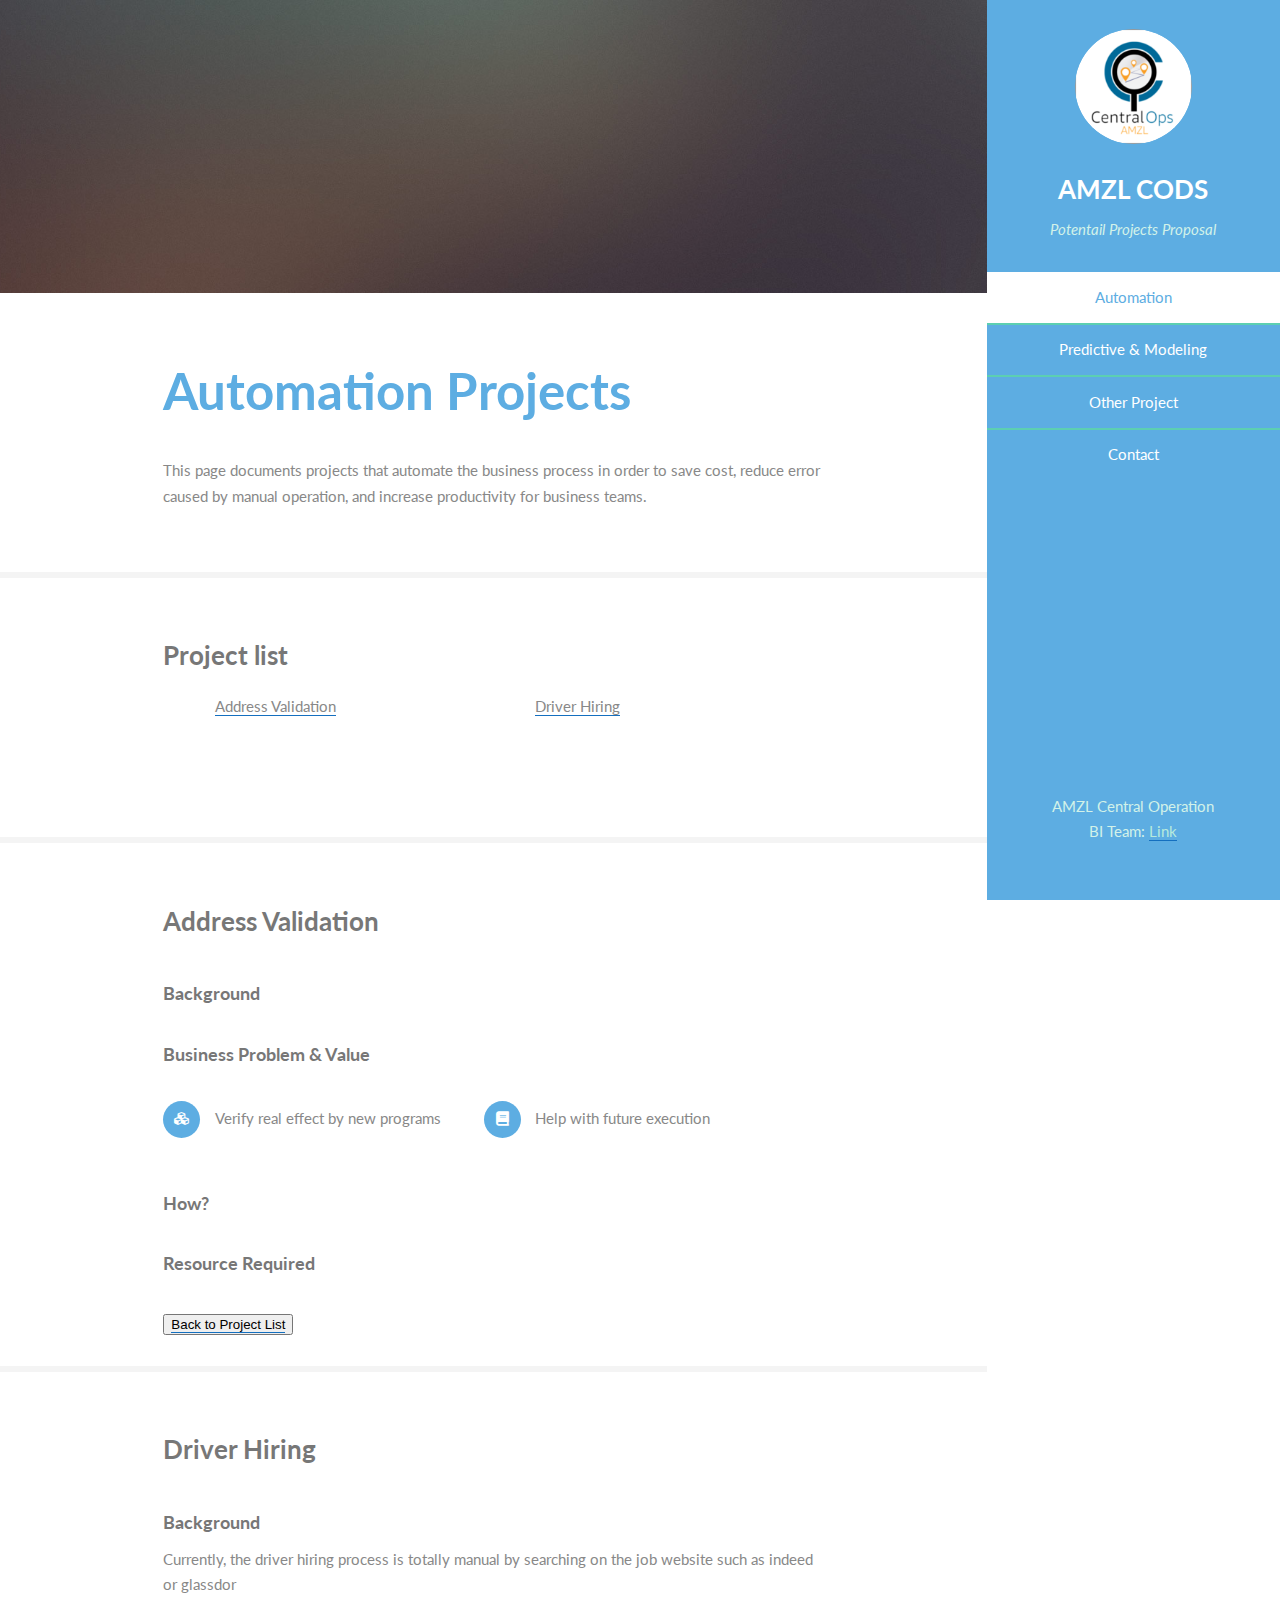
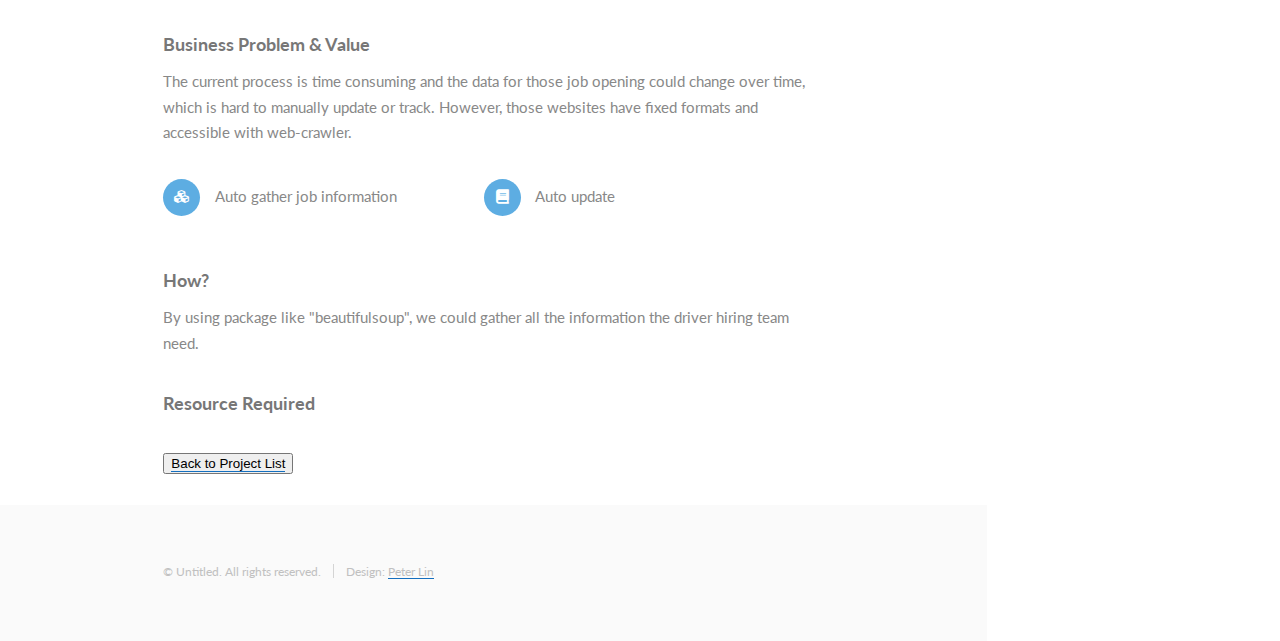
==== Automation.html @ f5581530 "Add files via upload" ====
<!DOCTYPE HTML>
<!--
	Read Only by HTML5 UP
	html5up.net | @ajlkn
	Free for personal and commercial use under the CCA 3.0 license (html5up.net/license)
-->
<html>
	<head>
		<title>BIDS_Projects</title>
		<meta charset="utf-8" />
		<meta name="viewport" content="width=device-width, initial-scale=1, user-scalable=no" />
		<link rel="stylesheet" href="assets/css/main.css" />
	</head>
	<body class="is-preload">

		<!-- Header -->
			<section id="header">
				<header>
					<span class="image avatar"><img src="images/AMZL_CO.png" alt="" /></span>
					<h1 id="logo"><a href="index.html">AMZL CODS</a></h1>
					<p>Potentail Projects Proposal</p>
				</header>
				<nav id="nav">
					<ul>
						<li><a href="Automation.html" class="active">Automation</a></li>
						<li><a href="Predictive.html">Predictive & Modeling</a></li>
						<li><a href="Others.html">Other Project</a></li>
						<li><a href="index.html#four">Contact</a></li>
					</ul>
				</nav>
				<footer>
					<ul class="icons">
						<!--
						<li><a href="#" class="icon brands fa-twitter"><span class="label">Twitter</span></a></li>
						<li><a href="#" class="icon brands fa-facebook-f"><span class="label">Facebook</span></a></li>
						<li><a href="#" class="icon brands fa-instagram"><span class="label">Instagram</span></a></li>
						<li><a href="#" class="icon brands fa-github"><span class="label">Github</span></a></li>
						<li><a href="#" class="icon solid fa-envelope"><span class="label">Email</span></a></li>
					-->
						<li><p> AMZL Central Operation<br> BI Team: <a href="https://w.amazon.com/bin/view/AMZL_CO_BI_Analytics/">Link</a></p></li>
					</ul>
				</footer>
			</section>

		<!-- Wrapper -->
			<div id="wrapper">

				<!-- Main -->
					<div id="main">

						<!-- One -->
							<section id="one">
								<div class="image main" data-position="center">
									<img src="images/banner.jpg" alt="" />
								</div>
								<div class="container">
									<header class="major">
										<h2>Automation Projects</h2>
									
									</header>
									<p>This page documents projects that automate the business process in order to save cost, reduce error caused by manual operation, and increase productivity for business teams.</p>
								</div>
							</section>

						<!-- list -->

							<section>
								<div class="container" id="project_list">
									<h3>Project list</h3>
									<ul class="feature-icons">
										<li><a href="#AV">Address Validation</a></li>
										<li><a href="#DH">Driver Hiring</a></li>
										<li><a href="#rescue_EDA"></a></li>
									</ul>
								</div>
							</section>


						<!-- Two -->
							<section id="two">
								<div class="container">
									<h3 id="AV">Address Validation</h3><br>
									<h4>Background</h3>
									<p></p> 
									<h4>Business Problem & Value</h3>
									<p></p>
									<ul class="feature-icons">
										<li class="icon solid fa-cubes">Verify real effect by new programs</li>
										<li class="icon solid fa-book">Help with future execution</li>
									</ul>

									<h4>How?</h4>
									<p>
									</p>

									<h4>Resource Required</h4>
									<ul>
										
									</ul>


									<button><a href="#project_list">Back to Project List</a></button>
			
								</div>
							</section>


							<section>
								<div class="container">
									<h3 id="DH">Driver Hiring</h3><br>
									<h4>Background</h3>
									<p>Currently, the driver hiring process is totally manual by searching on the job website such as indeed or glassdor </p> 
									<h4>Business Problem & Value</h3>
									<p>
									The current process is time consuming and the data for those job opening could change over time, which is hard to manually update or track. However, those websites have fixed formats and accessible with web-crawler.
									</p>
									<ul class="feature-icons">
										<li class="icon solid fa-cubes">Auto gather job information</li>
										<li class="icon solid fa-book">Auto update</li>
									</ul>

									<h4>How?</h4>
									<p>
									By using package like "beautifulsoup", we could gather all the information the driver hiring team need. 
									</p>

									<h4>Resource Required</h4>
									<ul>
										
									</ul>


									<button><a href="#project_list">Back to Project List</a></button>
			
								</div>

							</section>


						<!-- Three 
							<section id="three">
								<div class="container">
									<h3>A Few Accomplishments</h3>
									<p>Integer eu ante ornare amet commetus vestibulum blandit integer in curae ac faucibus integer non. Adipiscing cubilia elementum integer. Integer eu ante ornare amet commetus.</p>
									<div class="features">
										<article>
											<a href="#" class="image"><img src="images/pic01.jpg" alt="" /></a>
											<div class="inner">
												<h4>Possibly broke spacetime</h4>
												<p>Integer eu ante ornare amet commetus vestibulum blandit integer in curae ac faucibus integer adipiscing ornare amet.</p>
											</div>
										</article>
										<article>
											<a href="#" class="image"><img src="images/pic02.jpg" alt="" /></a>
											<div class="inner">
												<h4>Terraformed a small moon</h4>
												<p>Integer eu ante ornare amet commetus vestibulum blandit integer in curae ac faucibus integer adipiscing ornare amet.</p>
											</div>
										</article>
										<article>
											<a href="#" class="image"><img src="images/pic03.jpg" alt="" /></a>
											<div class="inner">
												<h4>Snapped dark matter in the wild</h4>
												<p>Integer eu ante ornare amet commetus vestibulum blandit integer in curae ac faucibus integer adipiscing ornare amet.</p>
											</div>
										</article>
									</div>
								</div>
							</section>


						-->


						<!-- Four -->
							




						<!-- Five -->
						<!--
							<section id="five">
								<div class="container">
									<h3>Elements</h3>

									<section>
										<h4>Text</h4>
										<p>This is <b>bold</b> and this is <strong>strong</strong>. This is <i>italic</i> and this is <em>emphasized</em>.
										This is <sup>superscript</sup> text and this is <sub>subscript</sub> text.
										This is <u>underlined</u> and this is code: <code>for (;;) { ... }</code>. Finally, <a href="#">this is a link</a>.</p>
										<hr />
										<header>
											<h4>Heading with a Subtitle</h4>
											<p>Lorem ipsum dolor sit amet nullam id egestas urna aliquam</p>
										</header>
										<p>Nunc lacinia ante nunc ac lobortis. Interdum adipiscing gravida odio porttitor sem non mi integer non faucibus ornare mi ut ante amet placerat aliquet. Volutpat eu sed ante lacinia sapien lorem accumsan varius montes viverra nibh in adipiscing blandit tempus accumsan.</p>
										<header>
											<h5>Heading with a Subtitle</h5>
											<p>Lorem ipsum dolor sit amet nullam id egestas urna aliquam</p>
										</header>
										<p>Nunc lacinia ante nunc ac lobortis. Interdum adipiscing gravida odio porttitor sem non mi integer non faucibus ornare mi ut ante amet placerat aliquet. Volutpat eu sed ante lacinia sapien lorem accumsan varius montes viverra nibh in adipiscing blandit tempus accumsan.</p>
										<hr />
										<h2>Heading Level 2</h2>
										<h3>Heading Level 3</h3>
										<h4>Heading Level 4</h4>
										<h5>Heading Level 5</h5>
										<h6>Heading Level 6</h6>
										<hr />
										<h5>Blockquote</h5>
										<blockquote>Fringilla nisl. Donec accumsan interdum nisi, quis tincidunt felis sagittis eget tempus euismod. Vestibulum ante ipsum primis in faucibus vestibulum. Blandit adipiscing eu felis iaculis volutpat ac adipiscing accumsan faucibus. Vestibulum ante ipsum primis in faucibus lorem ipsum dolor sit amet nullam adipiscing eu felis.</blockquote>
										<h5>Preformatted</h5>
										<pre><code>i = 0;

while (!deck.isInOrder()) {
    print 'Iteration ' + i;
    deck.shuffle();
    i++;
}

print 'It took ' + i + ' iterations to sort the deck.';</code></pre>
									</section>

									<section>
										<h4>Lists</h4>
										<div class="row">
											<div class="col-6 col-12-xsmall">
												<h5>Unordered</h5>
												<ul>
													<li>Dolor pulvinar etiam magna etiam.</li>
													<li>Sagittis adipiscing lorem eleifend.</li>
													<li>Felis enim feugiat dolore viverra.</li>
												</ul>
												<h5>Alternate</h5>
												<ul class="alt">
													<li>Dolor pulvinar etiam magna etiam.</li>
													<li>Sagittis adipiscing lorem eleifend.</li>
													<li>Felis enim feugiat dolore viverra.</li>
												</ul>
											</div>
											<div class="col-6 col-12-xsmall">
												<h5>Ordered</h5>
												<ol>
													<li>Dolor pulvinar etiam magna etiam.</li>
													<li>Etiam vel felis at lorem sed viverra.</li>
													<li>Felis enim feugiat dolore viverra.</li>
													<li>Dolor pulvinar etiam magna etiam.</li>
													<li>Etiam vel felis at lorem sed viverra.</li>
													<li>Felis enim feugiat dolore viverra.</li>
												</ol>
												<h5>Icons</h5>
												<ul class="icons">
													<li><a href="#" class="icon brands fa-twitter"><span class="label">Twitter</span></a></li>
													<li><a href="#" class="icon brands fa-facebook-f"><span class="label">Facebook</span></a></li>
													<li><a href="#" class="icon brands fa-instagram"><span class="label">Instagram</span></a></li>
													<li><a href="#" class="icon brands fa-github"><span class="label">Github</span></a></li>
													<li><a href="#" class="icon brands fa-dribbble"><span class="label">Dribbble</span></a></li>
													<li><a href="#" class="icon brands fa-tumblr"><span class="label">Tumblr</span></a></li>
												</ul>
											</div>
										</div>
										<h5>Actions</h5>
										<ul class="actions">
											<li><a href="#" class="button primary">Default</a></li>
											<li><a href="#" class="button">Default</a></li>
											<li><a href="#" class="button alt">Default</a></li>
										</ul>
										<ul class="actions small">
											<li><a href="#" class="button primary small">Small</a></li>
											<li><a href="#" class="button small">Small</a></li>
											<li><a href="#" class="button alt small">Small</a></li>
										</ul>
										<div class="row">
											<div class="col-3 col-6-medium col-12-xsmall">
												<ul class="actions stacked">
													<li><a href="#" class="button primary">Default</a></li>
													<li><a href="#" class="button">Default</a></li>
													<li><a href="#" class="button alt">Default</a></li>
												</ul>
											</div>
											<div class="col-3 col-6 col-12-xsmall">
												<ul class="actions stacked">
													<li><a href="#" class="button primary small">Small</a></li>
													<li><a href="#" class="button small">Small</a></li>
													<li><a href="#" class="button alt small">Small</a></li>
												</ul>
											</div>
											<div class="col-3 col-6-medium col-12-xsmall">
												<ul class="actions stacked">
													<li><a href="#" class="button primary fit">Default</a></li>
													<li><a href="#" class="button fit">Default</a></li>
													<li><a href="#" class="button alt fit">Default</a></li>
												</ul>
											</div>
											<div class="col-3 col-6-medium col-12-xsmall">
												<ul class="actions stacked">
													<li><a href="#" class="button primary small fit">Small</a></li>
													<li><a href="#" class="button small fit">Small</a></li>
													<li><a href="#" class="button alt small fit">Small</a></li>
												</ul>
											</div>
										</div>
									</section>

									<section>
										<h4>Table</h4>
										<h5>Default</h5>
										<div class="table-wrapper">
											<table>
												<thead>
													<tr>
														<th>Name</th>
														<th>Description</th>
														<th>Price</th>
													</tr>
												</thead>
												<tbody>
													<tr>
														<td>Item One</td>
														<td>Ante turpis integer aliquet porttitor.</td>
														<td>29.99</td>
													</tr>
													<tr>
														<td>Item Two</td>
														<td>Vis ac commodo adipiscing arcu aliquet.</td>
														<td>19.99</td>
													</tr>
													<tr>
														<td>Item Three</td>
														<td> Morbi faucibus arcu accumsan lorem.</td>
														<td>29.99</td>
													</tr>
													<tr>
														<td>Item Four</td>
														<td>Vitae integer tempus condimentum.</td>
														<td>19.99</td>
													</tr>
													<tr>
														<td>Item Five</td>
														<td>Ante turpis integer aliquet porttitor.</td>
														<td>29.99</td>
													</tr>
												</tbody>
												<tfoot>
													<tr>
														<td colspan="2"></td>
														<td>100.00</td>
													</tr>
												</tfoot>
											</table>
										</div>

										<h5>Alternate</h5>
										<div class="table-wrapper">
											<table class="alt">
												<thead>
													<tr>
														<th>Name</th>
														<th>Description</th>
														<th>Price</th>
													</tr>
												</thead>
												<tbody>
													<tr>
														<td>Item One</td>
														<td>Ante turpis integer aliquet porttitor.</td>
														<td>29.99</td>
													</tr>
													<tr>
														<td>Item Two</td>
														<td>Vis ac commodo adipiscing arcu aliquet.</td>
														<td>19.99</td>
													</tr>
													<tr>
														<td>Item Three</td>
														<td> Morbi faucibus arcu accumsan lorem.</td>
														<td>29.99</td>
													</tr>
													<tr>
														<td>Item Four</td>
														<td>Vitae integer tempus condimentum.</td>
														<td>19.99</td>
													</tr>
													<tr>
														<td>Item Five</td>
														<td>Ante turpis integer aliquet porttitor.</td>
														<td>29.99</td>
													</tr>
												</tbody>
												<tfoot>
													<tr>
														<td colspan="2"></td>
														<td>100.00</td>
													</tr>
												</tfoot>
											</table>
										</div>
									</section>

									<section>
										<h4>Buttons</h4>
										<ul class="actions">
											<li><a href="#" class="button primary">Primary</a></li>
											<li><a href="#" class="button">Default</a></li>
											<li><a href="#" class="button alt">Alternate</a></li>
										</ul>
										<ul class="actions">
											<li><a href="#" class="button primary large">Large</a></li>
											<li><a href="#" class="button">Default</a></li>
											<li><a href="#" class="button alt small">Small</a></li>
										</ul>
										<ul class="actions fit">
											<li><a href="#" class="button primary fit">Fit</a></li>
											<li><a href="#" class="button fit">Fit</a></li>
											<li><a href="#" class="button alt fit">Fit</a></li>
										</ul>
										<ul class="actions fit small">
											<li><a href="#" class="button primary fit small">Fit + Small</a></li>
											<li><a href="#" class="button fit small">Fit + Small</a></li>
											<li><a href="#" class="button alt fit small">Fit + Small</a></li>
										</ul>
										<ul class="actions">
											<li><a href="#" class="button primary icon solid fa-download">Icon</a></li>
											<li><a href="#" class="button icon solid fa-download">Icon</a></li>
											<li><a href="#" class="button alt icon solid fa-check">Icon</a></li>
										</ul>
										<ul class="actions">
											<li><span class="button primary disabled">Primary</span></li>
											<li><span class="button disabled">Default</span></li>
											<li><span class="button alt disabled">Alternate</span></li>
										</ul>
									</section>

									<section>
										<h4>Form</h4>
										<form method="post" action="#">
											<div class="row gtr-uniform">
												<div class="col-6 col-12-xsmall">
													<input type="text" name="demo-name" id="demo-name" value="" placeholder="Name" />
												</div>
												<div class="col-6 col-12-xsmall">
													<input type="email" name="demo-email" id="demo-email" value="" placeholder="Email" />
												</div>
												<div class="col-12">
													<select name="demo-category" id="demo-category">
														<option value="">- Category -</option>
														<option value="1">Manufacturing</option>
														<option value="1">Shipping</option>
														<option value="1">Administration</option>
														<option value="1">Human Resources</option>
													</select>
												</div>
												<div class="col-4 col-12-medium">
													<input type="radio" id="demo-priority-low" name="demo-priority" checked>
													<label for="demo-priority-low">Low Priority</label>
												</div>
												<div class="col-4 col-12-medium">
													<input type="radio" id="demo-priority-normal" name="demo-priority">
													<label for="demo-priority-normal">Normal Priority</label>
												</div>
												<div class="col-4 col-12-medium">
													<input type="radio" id="demo-priority-high" name="demo-priority">
													<label for="demo-priority-high">High Priority</label>
												</div>
												<div class="col-6 col-12-medium">
													<input type="checkbox" id="demo-copy" name="demo-copy">
													<label for="demo-copy">Email me a copy of this message</label>
												</div>
												<div class="col-6 col-12-medium">
													<input type="checkbox" id="demo-human" name="demo-human" checked>
													<label for="demo-human">I am a human and not a robot</label>
												</div>
												<div class="col-12">
													<textarea name="demo-message" id="demo-message" placeholder="Enter your message" rows="6"></textarea>
												</div>
												<div class="col-12">
													<ul class="actions">
														<li><input type="submit" value="Send Message" /></li>
														<li><input type="reset" value="Reset" class="alt" /></li>
													</ul>
												</div>
											</div>
										</form>
									</section>

									<section>
										<h4>Image</h4>
										<h5>Fit</h5>
										<span class="image fit"><img src="images/banner.jpg" alt="" /></span>
										<div class="box alt">
											<div class="row gtr-50 gtr-uniform">
												<div class="col-4"><span class="image fit"><img src="images/pic01.jpg" alt="" /></span></div>
												<div class="col-4"><span class="image fit"><img src="images/pic02.jpg" alt="" /></span></div>
												<div class="col-4"><span class="image fit"><img src="images/pic03.jpg" alt="" /></span></div>
												<div class="col-4"><span class="image fit"><img src="images/pic02.jpg" alt="" /></span></div>
												<div class="col-4"><span class="image fit"><img src="images/pic03.jpg" alt="" /></span></div>
												<div class="col-4"><span class="image fit"><img src="images/pic01.jpg" alt="" /></span></div>
												<div class="col-4"><span class="image fit"><img src="images/pic03.jpg" alt="" /></span></div>
												<div class="col-4"><span class="image fit"><img src="images/pic01.jpg" alt="" /></span></div>
												<div class="col-4"><span class="image fit"><img src="images/pic02.jpg" alt="" /></span></div>
											</div>
										</div>
										<h5>Left &amp; Right</h5>
										<p><span class="image left"><img src="images/avatar.jpg" alt="" /></span>Fringilla nisl. Donec accumsan interdum nisi, quis tincidunt felis sagittis eget. tempus euismod. Vestibulum ante ipsum primis in faucibus vestibulum. Blandit adipiscing eu felis iaculis volutpat ac adipiscing accumsan eu faucibus. Integer ac pellentesque praesent tincidunt felis sagittis eget. tempus euismod. Vestibulum ante ipsum primis in faucibus vestibulum. Blandit adipiscing eu felis iaculis volutpat ac adipiscing accumsan eu faucibus. Integer ac pellentesque praesent. Donec accumsan interdum nisi, quis tincidunt felis sagittis eget. tempus euismod. Vestibulum ante ipsum primis in faucibus vestibulum. Blandit adipiscing eu felis iaculis volutpat ac adipiscing accumsan eu faucibus. Integer ac pellentesque praesent tincidunt felis sagittis eget. tempus euismod. Vestibulum ante ipsum primis in faucibus vestibulum. Blandit adipiscing eu felis iaculis volutpat ac adipiscing accumsan eu faucibus. Integer ac pellentesque praesent.</p>
										<p><span class="image right"><img src="images/avatar.jpg" alt="" /></span>Fringilla nisl. Donec accumsan interdum nisi, quis tincidunt felis sagittis eget. tempus euismod. Vestibulum ante ipsum primis in faucibus vestibulum. Blandit adipiscing eu felis iaculis volutpat ac adipiscing accumsan eu faucibus. Integer ac pellentesque praesent tincidunt felis sagittis eget. tempus euismod. Vestibulum ante ipsum primis in faucibus vestibulum. Blandit adipiscing eu felis iaculis volutpat ac adipiscing accumsan eu faucibus. Integer ac pellentesque praesent. Donec accumsan interdum nisi, quis tincidunt felis sagittis eget. tempus euismod. Vestibulum ante ipsum primis in faucibus vestibulum. Blandit adipiscing eu felis iaculis volutpat ac adipiscing accumsan eu faucibus. Integer ac pellentesque praesent tincidunt felis sagittis eget. tempus euismod. Vestibulum ante ipsum primis in faucibus vestibulum. Blandit adipiscing eu felis iaculis volutpat ac adipiscing accumsan eu faucibus. Integer ac pellentesque praesent.</p>
									</section>

								</div>
							</section>
						-->

					</div>

				<!-- Footer -->
					<section id="footer">
						<div class="container">
							<ul class="copyright">
								<li>&copy; Untitled. All rights reserved.</li><li>Design: <a href="https://phonetool.amazon.com/users/linweihs">Peter Lin</a></li>
							</ul>
						</div>
					</section>

			</div>

		<!-- Scripts -->
			<script src="assets/js/jquery.min.js"></script>
			<script src="assets/js/jquery.scrollex.min.js"></script>
			<script src="assets/js/jquery.scrolly.min.js"></script>
			<script src="assets/js/browser.min.js"></script>
			<script src="assets/js/breakpoints.min.js"></script>
			<script src="assets/js/util.js"></script>
			<script src="assets/js/main.js"></script>

	</body>
</html>
---- assets/css/main.css ----
@import url("fontawesome-all.min.css");
@import url("https://fonts.googleapis.com/css?family=Lato:400,400italic,700,700italic|Source+Code+Pro:400");

/*
	Read Only by HTML5 UP
	html5up.net | @ajlkn
	Free for personal and commercial use under the CCA 3.0 license (html5up.net/license)
*/

html, body, div, span, applet, object,
iframe, h1, h2, h3, h4, h5, h6, p, blockquote,
pre, a, abbr, acronym, address, big, cite,
code, del, dfn, em, img, ins, kbd, q, s, samp,
small, strike, strong, sub, sup, tt, var, b,
u, i, center, dl, dt, dd, ol, ul, li, fieldset,
form, label, legend, table, caption, tbody,
tfoot, thead, tr, th, td, article, aside,
canvas, details, embed, figure, figcaption,
footer, header, hgroup, menu, nav, output, ruby,
section, summary, time, mark, audio, video {
	margin: 0;
	padding: 0;
	border: 0;
	font-size: 100%;
	font: inherit;
	vertical-align: baseline;}

article, aside, details, figcaption, figure,
footer, header, hgroup, menu, nav, section {
	display: block;}

body {
	line-height: 1;
}

ol, ul {
	list-style: none;
}

blockquote, q {
	quotes: none;
}

	blockquote:before, blockquote:after, q:before, q:after {
		content: '';
		content: none;
	}

table {
	border-collapse: collapse;
	border-spacing: 0;
}

body {
	-webkit-text-size-adjust: none;
}

mark {
	background-color: transparent;
	color: inherit;
}

input::-moz-focus-inner {
	border: 0;
	padding: 0;
}

input, select, textarea {
	-moz-appearance: none;
	-webkit-appearance: none;
	-ms-appearance: none;
	appearance: none;
}

/* Basic */

	html {
		box-sizing: border-box;
	}

	*, *:before, *:after {
		box-sizing: inherit;
	}

	body {
		background: #fff;
	}

		body.is-preload *, body.is-preload *:before, body.is-preload *:after {
			-moz-animation: none !important;
			-webkit-animation: none !important;
			-ms-animation: none !important;
			animation: none !important;
			-moz-transition: none !important;
			-webkit-transition: none !important;
			-ms-transition: none !important;
			transition: none !important;
		}

	body, input, select, textarea {
		color: #888;
		font-family: "Lato", sans-serif;
		font-size: 16pt;
		font-weight: 400;
		line-height: 1.75em;
	}

	a {
		-moz-transition: color 0.2s ease-in-out, border-color 0.2s ease-in-out;
		-webkit-transition: color 0.2s ease-in-out, border-color 0.2s ease-in-out;
		-ms-transition: color 0.2s ease-in-out, border-color 0.2s ease-in-out;
		transition: color 0.2s ease-in-out, border-color 0.2s ease-in-out;
		border-bottom: solid 1px #146fbf;
		color: inherit;
		text-decoration: none;
	}

		a:hover {
			border-bottom-color: transparent;
			color: #5dade2 !important;
		}

	strong, b {
		color: #777;
		font-weight: 700;
	}

	em, i {
		font-style: italic;
	}

	p {
		margin: 0 0 2.25em 0;
	}

	h1, h2, h3, h4, h5, h6 {
		color: #777;
		font-weight: 700;
		line-height: 1em;
		margin: 0 0 0.5625em 0;
	}

		h1 a, h2 a, h3 a, h4 a, h5 a, h6 a {
			border: 0;
			color: inherit;
			text-decoration: none;
		}

	h2 {
		font-size: 2em;
		line-height: 1.5em;
	}

	h3 {
		font-size: 1.75em;
		line-height: 1.5em;
	}

	h4 {
		font-size: 1.25em;
		line-height: 1.5em;
	}

	h5 {
		font-size: 0.9em;
		line-height: 1.5em;
	}

	h6 {
		font-size: 0.7em;
		line-height: 1.5em;
	}

	sub {
		font-size: 0.8em;
		position: relative;
		top: 0.5em;
	}

	sup {
		font-size: 0.8em;
		position: relative;
		top: -0.5em;
	}

	hr {
		border: 0;
		border-bottom: solid 2px #f4f4f4;
		margin: 2.25em 0;
	}

		hr.major {
			margin: 3.375em 0;
		}

	blockquote {
		border-left: solid 8px #146fbf;
		font-style: italic;
		margin: 0 0 2.25em 0;
		padding: 0.5em 0 0.5em 2em;
	}

	code {
		background: #555;
		border-radius: 5px;
		color: #fff;
		font-family: "Source Code Pro", monospace;
		font-size: 0.9em;
		margin: 0 0.25em;
		padding: 0.25em 0.65em;
	}

	pre {
		font-family: "Source Code Pro", monospace;
		font-size: 0.9em;
		margin: 0 0 2.25em 0;
	}

		pre code {
			-webkit-overflow-scrolling: touch;
			display: block;
			line-height: 1.5em;
			overflow-x: auto;
			padding: 1em 1.5em;
		}

	.align-left {
		text-align: left;
	}

	.align-center {
		text-align: center;
	}

	.align-right {
		text-align: right;
	}

/* Row */

	.row {
		display: flex;
		flex-wrap: wrap;
		box-sizing: border-box;
		align-items: stretch;
	}

		.row > * {
			box-sizing: border-box;
		}

		.row.gtr-uniform > * > :last-child {
			margin-bottom: 0;
		}

		.row.aln-left {
			justify-content: flex-start;
		}

		.row.aln-center {
			justify-content: center;
		}

		.row.aln-right {
			justify-content: flex-end;
		}

		.row.aln-top {
			align-items: flex-start;
		}

		.row.aln-middle {
			align-items: center;
		}

		.row.aln-bottom {
			align-items: flex-end;
		}

		.row > .imp {
			order: -1;
		}

		.row > .col-1 {
			width: 8.33333%;
		}

		.row > .off-1 {
			margin-left: 8.33333%;
		}

		.row > .col-2 {
			width: 16.66667%;
		}

		.row > .off-2 {
			margin-left: 16.66667%;
		}

		.row > .col-3 {
			width: 25%;
		}

		.row > .off-3 {
			margin-left: 25%;
		}

		.row > .col-4 {
			width: 33.33333%;
		}

		.row > .off-4 {
			margin-left: 33.33333%;
		}

		.row > .col-5 {
			width: 41.66667%;
		}

		.row > .off-5 {
			margin-left: 41.66667%;
		}

		.row > .col-6 {
			width: 50%;
		}

		.row > .off-6 {
			margin-left: 50%;
		}

		.row > .col-7 {
			width: 58.33333%;
		}

		.row > .off-7 {
			margin-left: 58.33333%;
		}

		.row > .col-8 {
			width: 66.66667%;
		}

		.row > .off-8 {
			margin-left: 66.66667%;
		}

		.row > .col-9 {
			width: 75%;
		}

		.row > .off-9 {
			margin-left: 75%;
		}

		.row > .col-10 {
			width: 83.33333%;
		}

		.row > .off-10 {
			margin-left: 83.33333%;
		}

		.row > .col-11 {
			width: 91.66667%;
		}

		.row > .off-11 {
			margin-left: 91.66667%;
		}

		.row > .col-12 {
			width: 100%;
		}

		.row > .off-12 {
			margin-left: 100%;
		}

		.row.gtr-0 {
			margin-top: 0;
			margin-left: 0em;
		}

			.row.gtr-0 > * {
				padding: 0 0 0 0em;
			}

			.row.gtr-0.gtr-uniform {
				margin-top: 0em;
			}

				.row.gtr-0.gtr-uniform > * {
					padding-top: 0em;
				}

		.row.gtr-25 {
			margin-top: 0;
			margin-left: -0.5em;
		}

			.row.gtr-25 > * {
				padding: 0 0 0 0.5em;
			}

			.row.gtr-25.gtr-uniform {
				margin-top: -0.5em;
			}

				.row.gtr-25.gtr-uniform > * {
					padding-top: 0.5em;
				}

		.row.gtr-50 {
			margin-top: 0;
			margin-left: -1em;
		}

			.row.gtr-50 > * {
				padding: 0 0 0 1em;
			}

			.row.gtr-50.gtr-uniform {
				margin-top: -1em;
			}

				.row.gtr-50.gtr-uniform > * {
					padding-top: 1em;
				}

		.row {
			margin-top: 0;
			margin-left: -2em;
		}

			.row > * {
				padding: 0 0 0 2em;
			}

			.row.gtr-uniform {
				margin-top: -2em;
			}

				.row.gtr-uniform > * {
					padding-top: 2em;
				}

		.row.gtr-150 {
			margin-top: 0;
			margin-left: -3em;
		}

			.row.gtr-150 > * {
				padding: 0 0 0 3em;
			}

			.row.gtr-150.gtr-uniform {
				margin-top: -3em;
			}

				.row.gtr-150.gtr-uniform > * {
					padding-top: 3em;
				}

		.row.gtr-200 {
			margin-top: 0;
			margin-left: -4em;
		}

			.row.gtr-200 > * {
				padding: 0 0 0 4em;
			}

			.row.gtr-200.gtr-uniform {
				margin-top: -4em;
			}

				.row.gtr-200.gtr-uniform > * {
					padding-top: 4em;
				}

		@media screen and (max-width: 1680px) {

			.row {
				display: flex;
				flex-wrap: wrap;
				box-sizing: border-box;
				align-items: stretch;
			}

				.row > * {
					box-sizing: border-box;
				}

				.row.gtr-uniform > * > :last-child {
					margin-bottom: 0;
				}

				.row.aln-left {
					justify-content: flex-start;
				}

				.row.aln-center {
					justify-content: center;
				}

				.row.aln-right {
					justify-content: flex-end;
				}

				.row.aln-top {
					align-items: flex-start;
				}

				.row.aln-middle {
					align-items: center;
				}

				.row.aln-bottom {
					align-items: flex-end;
				}

				.row > .imp-xlarge {
					order: -1;
				}

				.row > .col-1-xlarge {
					width: 8.33333%;
				}

				.row > .off-1-xlarge {
					margin-left: 8.33333%;
				}

				.row > .col-2-xlarge {
					width: 16.66667%;
				}

				.row > .off-2-xlarge {
					margin-left: 16.66667%;
				}

				.row > .col-3-xlarge {
					width: 25%;
				}

				.row > .off-3-xlarge {
					margin-left: 25%;
				}

				.row > .col-4-xlarge {
					width: 33.33333%;
				}

				.row > .off-4-xlarge {
					margin-left: 33.33333%;
				}

				.row > .col-5-xlarge {
					width: 41.66667%;
				}

				.row > .off-5-xlarge {
					margin-left: 41.66667%;
				}

				.row > .col-6-xlarge {
					width: 50%;
				}

				.row > .off-6-xlarge {
					margin-left: 50%;
				}

				.row > .col-7-xlarge {
					width: 58.33333%;
				}

				.row > .off-7-xlarge {
					margin-left: 58.33333%;
				}

				.row > .col-8-xlarge {
					width: 66.66667%;
				}

				.row > .off-8-xlarge {
					margin-left: 66.66667%;
				}

				.row > .col-9-xlarge {
					width: 75%;
				}

				.row > .off-9-xlarge {
					margin-left: 75%;
				}

				.row > .col-10-xlarge {
					width: 83.33333%;
				}

				.row > .off-10-xlarge {
					margin-left: 83.33333%;
				}

				.row > .col-11-xlarge {
					width: 91.66667%;
				}

				.row > .off-11-xlarge {
					margin-left: 91.66667%;
				}

				.row > .col-12-xlarge {
					width: 100%;
				}

				.row > .off-12-xlarge {
					margin-left: 100%;
				}

				.row.gtr-0 {
					margin-top: 0;
					margin-left: 0em;
				}

					.row.gtr-0 > * {
						padding: 0 0 0 0em;
					}

					.row.gtr-0.gtr-uniform {
						margin-top: 0em;
					}

						.row.gtr-0.gtr-uniform > * {
							padding-top: 0em;
						}

				.row.gtr-25 {
					margin-top: 0;
					margin-left: -0.5em;
				}

					.row.gtr-25 > * {
						padding: 0 0 0 0.5em;
					}

					.row.gtr-25.gtr-uniform {
						margin-top: -0.5em;
					}

						.row.gtr-25.gtr-uniform > * {
							padding-top: 0.5em;
						}

				.row.gtr-50 {
					margin-top: 0;
					margin-left: -1em;
				}

					.row.gtr-50 > * {
						padding: 0 0 0 1em;
					}

					.row.gtr-50.gtr-uniform {
						margin-top: -1em;
					}

						.row.gtr-50.gtr-uniform > * {
							padding-top: 1em;
						}

				.row {
					margin-top: 0;
					margin-left: -2em;
				}

					.row > * {
						padding: 0 0 0 2em;
					}

					.row.gtr-uniform {
						margin-top: -2em;
					}

						.row.gtr-uniform > * {
							padding-top: 2em;
						}

				.row.gtr-150 {
					margin-top: 0;
					margin-left: -3em;
				}

					.row.gtr-150 > * {
						padding: 0 0 0 3em;
					}

					.row.gtr-150.gtr-uniform {
						margin-top: -3em;
					}

						.row.gtr-150.gtr-uniform > * {
							padding-top: 3em;
						}

				.row.gtr-200 {
					margin-top: 0;
					margin-left: -4em;
				}

					.row.gtr-200 > * {
						padding: 0 0 0 4em;
					}

					.row.gtr-200.gtr-uniform {
						margin-top: -4em;
					}

						.row.gtr-200.gtr-uniform > * {
							padding-top: 4em;
						}

		}

		@media screen and (max-width: 1280px) {

			.row {
				display: flex;
				flex-wrap: wrap;
				box-sizing: border-box;
				align-items: stretch;
			}

				.row > * {
					box-sizing: border-box;
				}

				.row.gtr-uniform > * > :last-child {
					margin-bottom: 0;
				}

				.row.aln-left {
					justify-content: flex-start;
				}

				.row.aln-center {
					justify-content: center;
				}

				.row.aln-right {
					justify-content: flex-end;
				}

				.row.aln-top {
					align-items: flex-start;
				}

				.row.aln-middle {
					align-items: center;
				}

				.row.aln-bottom {
					align-items: flex-end;
				}

				.row > .imp-large {
					order: -1;
				}

				.row > .col-1-large {
					width: 8.33333%;
				}

				.row > .off-1-large {
					margin-left: 8.33333%;
				}

				.row > .col-2-large {
					width: 16.66667%;
				}

				.row > .off-2-large {
					margin-left: 16.66667%;
				}

				.row > .col-3-large {
					width: 25%;
				}

				.row > .off-3-large {
					margin-left: 25%;
				}

				.row > .col-4-large {
					width: 33.33333%;
				}

				.row > .off-4-large {
					margin-left: 33.33333%;
				}

				.row > .col-5-large {
					width: 41.66667%;
				}

				.row > .off-5-large {
					margin-left: 41.66667%;
				}

				.row > .col-6-large {
					width: 50%;
				}

				.row > .off-6-large {
					margin-left: 50%;
				}

				.row > .col-7-large {
					width: 58.33333%;
				}

				.row > .off-7-large {
					margin-left: 58.33333%;
				}

				.row > .col-8-large {
					width: 66.66667%;
				}

				.row > .off-8-large {
					margin-left: 66.66667%;
				}

				.row > .col-9-large {
					width: 75%;
				}

				.row > .off-9-large {
					margin-left: 75%;
				}

				.row > .col-10-large {
					width: 83.33333%;
				}

				.row > .off-10-large {
					margin-left: 83.33333%;
				}

				.row > .col-11-large {
					width: 91.66667%;
				}

				.row > .off-11-large {
					margin-left: 91.66667%;
				}

				.row > .col-12-large {
					width: 100%;
				}

				.row > .off-12-large {
					margin-left: 100%;
				}

				.row.gtr-0 {
					margin-top: 0;
					margin-left: 0em;
				}

					.row.gtr-0 > * {
						padding: 0 0 0 0em;
					}

					.row.gtr-0.gtr-uniform {
						margin-top: 0em;
					}

						.row.gtr-0.gtr-uniform > * {
							padding-top: 0em;
						}

				.row.gtr-25 {
					margin-top: 0;
					margin-left: -0.375em;
				}

					.row.gtr-25 > * {
						padding: 0 0 0 0.375em;
					}

					.row.gtr-25.gtr-uniform {
						margin-top: -0.375em;
					}

						.row.gtr-25.gtr-uniform > * {
							padding-top: 0.375em;
						}

				.row.gtr-50 {
					margin-top: 0;
					margin-left: -0.75em;
				}

					.row.gtr-50 > * {
						padding: 0 0 0 0.75em;
					}

					.row.gtr-50.gtr-uniform {
						margin-top: -0.75em;
					}

						.row.gtr-50.gtr-uniform > * {
							padding-top: 0.75em;
						}

				.row {
					margin-top: 0;
					margin-left: -1.5em;
				}

					.row > * {
						padding: 0 0 0 1.5em;
					}

					.row.gtr-uniform {
						margin-top: -1.5em;
					}

						.row.gtr-uniform > * {
							padding-top: 1.5em;
						}

				.row.gtr-150 {
					margin-top: 0;
					margin-left: -2.25em;
				}

					.row.gtr-150 > * {
						padding: 0 0 0 2.25em;
					}

					.row.gtr-150.gtr-uniform {
						margin-top: -2.25em;
					}

						.row.gtr-150.gtr-uniform > * {
							padding-top: 2.25em;
						}

				.row.gtr-200 {
					margin-top: 0;
					margin-left: -3em;
				}

					.row.gtr-200 > * {
						padding: 0 0 0 3em;
					}

					.row.gtr-200.gtr-uniform {
						margin-top: -3em;
					}

						.row.gtr-200.gtr-uniform > * {
							padding-top: 3em;
						}

		}

		@media screen and (max-width: 1024px) {

			.row {
				display: flex;
				flex-wrap: wrap;
				box-sizing: border-box;
				align-items: stretch;
			}

				.row > * {
					box-sizing: border-box;
				}

				.row.gtr-uniform > * > :last-child {
					margin-bottom: 0;
				}

				.row.aln-left {
					justify-content: flex-start;
				}

				.row.aln-center {
					justify-content: center;
				}

				.row.aln-right {
					justify-content: flex-end;
				}

				.row.aln-top {
					align-items: flex-start;
				}

				.row.aln-middle {
					align-items: center;
				}

				.row.aln-bottom {
					align-items: flex-end;
				}

				.row > .imp-medium {
					order: -1;
				}

				.row > .col-1-medium {
					width: 8.33333%;
				}

				.row > .off-1-medium {
					margin-left: 8.33333%;
				}

				.row > .col-2-medium {
					width: 16.66667%;
				}

				.row > .off-2-medium {
					margin-left: 16.66667%;
				}

				.row > .col-3-medium {
					width: 25%;
				}

				.row > .off-3-medium {
					margin-left: 25%;
				}

				.row > .col-4-medium {
					width: 33.33333%;
				}

				.row > .off-4-medium {
					margin-left: 33.33333%;
				}

				.row > .col-5-medium {
					width: 41.66667%;
				}

				.row > .off-5-medium {
					margin-left: 41.66667%;
				}

				.row > .col-6-medium {
					width: 50%;
				}

				.row > .off-6-medium {
					margin-left: 50%;
				}

				.row > .col-7-medium {
					width: 58.33333%;
				}

				.row > .off-7-medium {
					margin-left: 58.33333%;
				}

				.row > .col-8-medium {
					width: 66.66667%;
				}

				.row > .off-8-medium {
					margin-left: 66.66667%;
				}

				.row > .col-9-medium {
					width: 75%;
				}

				.row > .off-9-medium {
					margin-left: 75%;
				}

				.row > .col-10-medium {
					width: 83.33333%;
				}

				.row > .off-10-medium {
					margin-left: 83.33333%;
				}

				.row > .col-11-medium {
					width: 91.66667%;
				}

				.row > .off-11-medium {
					margin-left: 91.66667%;
				}

				.row > .col-12-medium {
					width: 100%;
				}

				.row > .off-12-medium {
					margin-left: 100%;
				}

				.row.gtr-0 {
					margin-top: 0;
					margin-left: 0em;
				}

					.row.gtr-0 > * {
						padding: 0 0 0 0em;
					}

					.row.gtr-0.gtr-uniform {
						margin-top: 0em;
					}

						.row.gtr-0.gtr-uniform > * {
							padding-top: 0em;
						}

				.row.gtr-25 {
					margin-top: 0;
					margin-left: -0.375em;
				}

					.row.gtr-25 > * {
						padding: 0 0 0 0.375em;
					}

					.row.gtr-25.gtr-uniform {
						margin-top: -0.375em;
					}

						.row.gtr-25.gtr-uniform > * {
							padding-top: 0.375em;
						}

				.row.gtr-50 {
					margin-top: 0;
					margin-left: -0.75em;
				}

					.row.gtr-50 > * {
						padding: 0 0 0 0.75em;
					}

					.row.gtr-50.gtr-uniform {
						margin-top: -0.75em;
					}

						.row.gtr-50.gtr-uniform > * {
							padding-top: 0.75em;
						}

				.row {
					margin-top: 0;
					margin-left: -1.5em;
				}

					.row > * {
						padding: 0 0 0 1.5em;
					}

					.row.gtr-uniform {
						margin-top: -1.5em;
					}

						.row.gtr-uniform > * {
							padding-top: 1.5em;
						}

				.row.gtr-150 {
					margin-top: 0;
					margin-left: -2.25em;
				}

					.row.gtr-150 > * {
						padding: 0 0 0 2.25em;
					}

					.row.gtr-150.gtr-uniform {
						margin-top: -2.25em;
					}

						.row.gtr-150.gtr-uniform > * {
							padding-top: 2.25em;
						}

				.row.gtr-200 {
					margin-top: 0;
					margin-left: -3em;
				}

					.row.gtr-200 > * {
						padding: 0 0 0 3em;
					}

					.row.gtr-200.gtr-uniform {
						margin-top: -3em;
					}

						.row.gtr-200.gtr-uniform > * {
							padding-top: 3em;
						}

		}

		@media screen and (max-width: 736px) {

			.row {
				display: flex;
				flex-wrap: wrap;
				box-sizing: border-box;
				align-items: stretch;
			}

				.row > * {
					box-sizing: border-box;
				}

				.row.gtr-uniform > * > :last-child {
					margin-bottom: 0;
				}

				.row.aln-left {
					justify-content: flex-start;
				}

				.row.aln-center {
					justify-content: center;
				}

				.row.aln-right {
					justify-content: flex-end;
				}

				.row.aln-top {
					align-items: flex-start;
				}

				.row.aln-middle {
					align-items: center;
				}

				.row.aln-bottom {
					align-items: flex-end;
				}

				.row > .imp-small {
					order: -1;
				}

				.row > .col-1-small {
					width: 8.33333%;
				}

				.row > .off-1-small {
					margin-left: 8.33333%;
				}

				.row > .col-2-small {
					width: 16.66667%;
				}

				.row > .off-2-small {
					margin-left: 16.66667%;
				}

				.row > .col-3-small {
					width: 25%;
				}

				.row > .off-3-small {
					margin-left: 25%;
				}

				.row > .col-4-small {
					width: 33.33333%;
				}

				.row > .off-4-small {
					margin-left: 33.33333%;
				}

				.row > .col-5-small {
					width: 41.66667%;
				}

				.row > .off-5-small {
					margin-left: 41.66667%;
				}

				.row > .col-6-small {
					width: 50%;
				}

				.row > .off-6-small {
					margin-left: 50%;
				}

				.row > .col-7-small {
					width: 58.33333%;
				}

				.row > .off-7-small {
					margin-left: 58.33333%;
				}

				.row > .col-8-small {
					width: 66.66667%;
				}

				.row > .off-8-small {
					margin-left: 66.66667%;
				}

				.row > .col-9-small {
					width: 75%;
				}

				.row > .off-9-small {
					margin-left: 75%;
				}

				.row > .col-10-small {
					width: 83.33333%;
				}

				.row > .off-10-small {
					margin-left: 83.33333%;
				}

				.row > .col-11-small {
					width: 91.66667%;
				}

				.row > .off-11-small {
					margin-left: 91.66667%;
				}

				.row > .col-12-small {
					width: 100%;
				}

				.row > .off-12-small {
					margin-left: 100%;
				}

				.row.gtr-0 {
					margin-top: 0;
					margin-left: 0em;
				}

					.row.gtr-0 > * {
						padding: 0 0 0 0em;
					}

					.row.gtr-0.gtr-uniform {
						margin-top: 0em;
					}

						.row.gtr-0.gtr-uniform > * {
							padding-top: 0em;
						}

				.row.gtr-25 {
					margin-top: 0;
					margin-left: -0.3125em;
				}

					.row.gtr-25 > * {
						padding: 0 0 0 0.3125em;
					}

					.row.gtr-25.gtr-uniform {
						margin-top: -0.3125em;
					}

						.row.gtr-25.gtr-uniform > * {
							padding-top: 0.3125em;
						}

				.row.gtr-50 {
					margin-top: 0;
					margin-left: -0.625em;
				}

					.row.gtr-50 > * {
						padding: 0 0 0 0.625em;
					}

					.row.gtr-50.gtr-uniform {
						margin-top: -0.625em;
					}

						.row.gtr-50.gtr-uniform > * {
							padding-top: 0.625em;
						}

				.row {
					margin-top: 0;
					margin-left: -1.25em;
				}

					.row > * {
						padding: 0 0 0 1.25em;
					}

					.row.gtr-uniform {
						margin-top: -1.25em;
					}

						.row.gtr-uniform > * {
							padding-top: 1.25em;
						}

				.row.gtr-150 {
					margin-top: 0;
					margin-left: -1.875em;
				}

					.row.gtr-150 > * {
						padding: 0 0 0 1.875em;
					}

					.row.gtr-150.gtr-uniform {
						margin-top: -1.875em;
					}

						.row.gtr-150.gtr-uniform > * {
							padding-top: 1.875em;
						}

				.row.gtr-200 {
					margin-top: 0;
					margin-left: -2.5em;
				}

					.row.gtr-200 > * {
						padding: 0 0 0 2.5em;
					}

					.row.gtr-200.gtr-uniform {
						margin-top: -2.5em;
					}

						.row.gtr-200.gtr-uniform > * {
							padding-top: 2.5em;
						}

		}

		@media screen and (max-width: 480px) {

			.row {
				display: flex;
				flex-wrap: wrap;
				box-sizing: border-box;
				align-items: stretch;
			}

				.row > * {
					box-sizing: border-box;
				}

				.row.gtr-uniform > * > :last-child {
					margin-bottom: 0;
				}

				.row.aln-left {
					justify-content: flex-start;
				}

				.row.aln-center {
					justify-content: center;
				}

				.row.aln-right {
					justify-content: flex-end;
				}

				.row.aln-top {
					align-items: flex-start;
				}

				.row.aln-middle {
					align-items: center;
				}

				.row.aln-bottom {
					align-items: flex-end;
				}

				.row > .imp-xsmall {
					order: -1;
				}

				.row > .col-1-xsmall {
					width: 8.33333%;
				}

				.row > .off-1-xsmall {
					margin-left: 8.33333%;
				}

				.row > .col-2-xsmall {
					width: 16.66667%;
				}

				.row > .off-2-xsmall {
					margin-left: 16.66667%;
				}

				.row > .col-3-xsmall {
					width: 25%;
				}

				.row > .off-3-xsmall {
					margin-left: 25%;
				}

				.row > .col-4-xsmall {
					width: 33.33333%;
				}

				.row > .off-4-xsmall {
					margin-left: 33.33333%;
				}

				.row > .col-5-xsmall {
					width: 41.66667%;
				}

				.row > .off-5-xsmall {
					margin-left: 41.66667%;
				}

				.row > .col-6-xsmall {
					width: 50%;
				}

				.row > .off-6-xsmall {
					margin-left: 50%;
				}

				.row > .col-7-xsmall {
					width: 58.33333%;
				}

				.row > .off-7-xsmall {
					margin-left: 58.33333%;
				}

				.row > .col-8-xsmall {
					width: 66.66667%;
				}

				.row > .off-8-xsmall {
					margin-left: 66.66667%;
				}

				.row > .col-9-xsmall {
					width: 75%;
				}

				.row > .off-9-xsmall {
					margin-left: 75%;
				}

				.row > .col-10-xsmall {
					width: 83.33333%;
				}

				.row > .off-10-xsmall {
					margin-left: 83.33333%;
				}

				.row > .col-11-xsmall {
					width: 91.66667%;
				}

				.row > .off-11-xsmall {
					margin-left: 91.66667%;
				}

				.row > .col-12-xsmall {
					width: 100%;
				}

				.row > .off-12-xsmall {
					margin-left: 100%;
				}

				.row.gtr-0 {
					margin-top: 0;
					margin-left: 0em;
				}

					.row.gtr-0 > * {
						padding: 0 0 0 0em;
					}

					.row.gtr-0.gtr-uniform {
						margin-top: 0em;
					}

						.row.gtr-0.gtr-uniform > * {
							padding-top: 0em;
						}

				.row.gtr-25 {
					margin-top: 0;
					margin-left: -0.3125em;
				}

					.row.gtr-25 > * {
						padding: 0 0 0 0.3125em;
					}

					.row.gtr-25.gtr-uniform {
						margin-top: -0.3125em;
					}

						.row.gtr-25.gtr-uniform > * {
							padding-top: 0.3125em;
						}

				.row.gtr-50 {
					margin-top: 0;
					margin-left: -0.625em;
				}

					.row.gtr-50 > * {
						padding: 0 0 0 0.625em;
					}

					.row.gtr-50.gtr-uniform {
						margin-top: -0.625em;
					}

						.row.gtr-50.gtr-uniform > * {
							padding-top: 0.625em;
						}

				.row {
					margin-top: 0;
					margin-left: -1.25em;
				}

					.row > * {
						padding: 0 0 0 1.25em;
					}

					.row.gtr-uniform {
						margin-top: -1.25em;
					}

						.row.gtr-uniform > * {
							padding-top: 1.25em;
						}

				.row.gtr-150 {
					margin-top: 0;
					margin-left: -1.875em;
				}

					.row.gtr-150 > * {
						padding: 0 0 0 1.875em;
					}

					.row.gtr-150.gtr-uniform {
						margin-top: -1.875em;
					}

						.row.gtr-150.gtr-uniform > * {
							padding-top: 1.875em;
						}

				.row.gtr-200 {
					margin-top: 0;
					margin-left: -2.5em;
				}

					.row.gtr-200 > * {
						padding: 0 0 0 2.5em;
					}

					.row.gtr-200.gtr-uniform {
						margin-top: -2.5em;
					}

						.row.gtr-200.gtr-uniform > * {
							padding-top: 2.5em;
						}

		}

/* Container */

	.container {
		margin: 0 auto;
		max-width: calc(100% - 4.5em);
		width: 45em;
	}

		.container.xsmall {
			width: 11.25em;
		}

		.container.small {
			width: 22.5em;
		}

		.container.medium {
			width: 33.75em;
		}

		.container.large {
			width: 56.25em;
		}

		.container.xlarge {
			width: 67.5em;
		}

		.container.max {
			width: 100%;
		}

		@media screen and (max-width: 1024px) {

			.container {
				width: 100% !important;
			}

		}

		@media screen and (max-width: 480px) {

			.container {
				max-width: calc(100% - 3.375em);
			}

		}

/* Section/Article */

	section.special, article.special {
		text-align: center;
	}

	header p {
		color: #aaa;
		position: relative;
		margin: 0 0 1.6875em 0;
	}

	header h2 + p {
		font-size: 1.25em;
		margin-top: -0.5em;
		line-height: 1.5em;
	}

	header h3 + p {
		font-size: 1.1em;
		margin-top: -0.35em;
		line-height: 1.5em;
	}

	header h4 + p,
	header h5 + p,
	header h6 + p {
		font-size: 0.9em;
		margin-top: -0.25em;
		line-height: 1.5em;
	}

	header.major h2 {
		color: #5dade2;
		font-size: 3.5em;
	}

		header.major h2 + p {
			color: #777;
			font-size: 1.75em;
			font-weight: 700;
			margin-top: -0.75em;
		}

/* Form */

	form {
		margin: 0 0 2.25em 0;
	}

	label {
		color: #777;
		display: block;
		font-size: 0.9em;
		font-weight: 700;
		margin: 0 0 1.125em 0;
	}

	input::-moz-focus-inner {
		border: 0;
		padding: 0;
	}

	input[type="text"],
	input[type="password"],
	input[type="email"],
	select,
	textarea {
		-moz-appearance: none;
		-webkit-appearance: none;
		-ms-appearance: none;
		appearance: none;
		border-radius: 5px;
		border: none;
		border: solid 2px #146fbf;
		color: inherit;
		display: block;
		outline: 0;
		padding: 0 1em;
		text-decoration: none;
		width: 100%;
	}

		input[type="text"]:invalid,
		input[type="password"]:invalid,
		input[type="email"]:invalid,
		select:invalid,
		textarea:invalid {
			box-shadow: none;
		}

		input[type="text"]:focus,
		input[type="password"]:focus,
		input[type="email"]:focus,
		select:focus,
		textarea:focus {
			border-color: #5dade2;
		}

	select {
		background-image: url("data:image/svg+xml;charset=utf8,%3Csvg xmlns='http://www.w3.org/2000/svg' width='40' height='40' preserveAspectRatio='none' viewBox='0 0 40 40'%3E%3Cpath d='M9.4,12.3l10.4,10.4l10.4-10.4c0.2-0.2,0.5-0.4,0.9-0.4c0.3,0,0.6,0.1,0.9,0.4l3.3,3.3c0.2,0.2,0.4,0.5,0.4,0.9 c0,0.4-0.1,0.6-0.4,0.9L20.7,31.9c-0.2,0.2-0.5,0.4-0.9,0.4c-0.3,0-0.6-0.1-0.9-0.4L4.3,17.3c-0.2-0.2-0.4-0.5-0.4-0.9 c0-0.4,0.1-0.6,0.4-0.9l3.3-3.3c0.2-0.2,0.5-0.4,0.9-0.4S9.1,12.1,9.4,12.3z' fill='%23e4e4e4' /%3E%3C/svg%3E");
		background-size: 1.25em;
		background-repeat: no-repeat;
		background-position: calc(100% - 1em) center;
		height: 2.75em;
		padding-right: 2.75em;
		text-overflow: ellipsis;
	}

		select option {
			color: #777;
			background: #fff;
		}

		select:focus::-ms-value {
			background-color: transparent;
		}

		select::-ms-expand {
			display: none;
		}

	input[type="text"],
	input[type="password"],
	input[type="email"],
	select {
		height: 2.75em;
	}

	textarea {
		padding: 0.75em 1em;
	}

	input[type="checkbox"],
	input[type="radio"] {
		-moz-appearance: none;
		-webkit-appearance: none;
		-ms-appearance: none;
		appearance: none;
		display: block;
		float: left;
		margin-right: -2em;
		opacity: 0;
		width: 1em;
		z-index: -1;
	}

		input[type="checkbox"] + label,
		input[type="radio"] + label {
			text-decoration: none;
			color: #888;
			cursor: pointer;
			display: inline-block;
			font-size: 1em;
			font-weight: 400;
			padding-left: 2.4em;
			padding-right: 0.75em;
			position: relative;
		}

			input[type="checkbox"] + label:before,
			input[type="radio"] + label:before {
				-moz-osx-font-smoothing: grayscale;
				-webkit-font-smoothing: antialiased;
				display: inline-block;
				font-style: normal;
				font-variant: normal;
				text-rendering: auto;
				line-height: 1;
				text-transform: none !important;
				font-family: 'Font Awesome 5 Free';
				font-weight: 900;
			}

			input[type="checkbox"] + label:before,
			input[type="radio"] + label:before {
				background: #fafafa;
				border-radius: 5px;
				border: solid 2px #146fbf;
				content: '';
				display: inline-block;
				font-size: 0.8em;
				height: 2.0625em;
				left: 0;
				line-height: 2.0625em;
				position: absolute;
				text-align: center;
				top: 0;
				width: 2.0625em;
			}

		input[type="checkbox"]:checked + label:before,
		input[type="radio"]:checked + label:before {
			background: #989898;
			border-color: #989898;
			color: #ffffff;
			content: '\f00c';
		}

		input[type="checkbox"]:focus + label:before,
		input[type="radio"]:focus + label:before {
			border-color: #5dade2;
		}

	input[type="checkbox"] + label:before {
		border-radius: 5px;
	}

	input[type="radio"] + label:before {
		border-radius: 100%;
	}

	::-webkit-input-placeholder {
		color: #aaa !important;
		font-style: italic;
		opacity: 1.0;
	}

	:-moz-placeholder {
		color: #aaa !important;
		font-style: italic;
		opacity: 1.0;
	}

	::-moz-placeholder {
		color: #aaa !important;
		font-style: italic;
		opacity: 1.0;
	}

	:-ms-input-placeholder {
		color: #aaa !important;
		font-style: italic;
		opacity: 1.0;
	}

/* Box */

	.box {
		border-radius: 5px;
		border: solid 2px #146fbf;
		margin-bottom: 2.25em;
		padding: 1.5em;
	}

		.box > :last-child,
		.box > :last-child > :last-child,
		.box > :last-child > :last-child > :last-child {
			margin-bottom: 0;
		}

		.box.alt {
			border: 0;
			border-radius: 0;
			padding: 0;
		}

/* Icon */

	.icon {
		text-decoration: none;
		border-bottom: none;
		position: relative;
	}

		.icon:before {
			-moz-osx-font-smoothing: grayscale;
			-webkit-font-smoothing: antialiased;
			display: inline-block;
			font-style: normal;
			font-variant: normal;
			text-rendering: auto;
			line-height: 1;
			text-transform: none !important;
			font-family: 'Font Awesome 5 Free';
			font-weight: 400;
		}

		.icon > .label {
			display: none;
		}

		.icon:before {
			line-height: inherit;
		}

		.icon.solid:before {
			font-weight: 900;
		}

		.icon.brands:before {
			font-family: 'Font Awesome 5 Brands';
		}

/* Image */

	.image {
		border-radius: 5px;
		border: 0;
		display: inline-block;
		position: relative;
	}

		.image[data-position] img {
			-moz-object-fit: cover;
			-webkit-object-fit: cover;
			-ms-object-fit: cover;
			object-fit: cover;
			display: block;
			position: absolute;
			top: 0;
			left: 0;
			width: 100%;
			height: 100%;
		}

		.image[data-position="top left"] img {
			-moz-object-position: top left;
			-webkit-object-position: top left;
			-ms-object-position: top left;
			object-position: top left;
		}

		.image[data-position="top"] img {
			-moz-object-position: top;
			-webkit-object-position: top;
			-ms-object-position: top;
			object-position: top;
		}

		.image[data-position="top right"] img {
			-moz-object-position: top right;
			-webkit-object-position: top right;
			-ms-object-position: top right;
			object-position: top right;
		}

		.image[data-position="right"] img {
			-moz-object-position: right;
			-webkit-object-position: right;
			-ms-object-position: right;
			object-position: right;
		}

		.image[data-position="bottom right"] img {
			-moz-object-position: bottom right;
			-webkit-object-position: bottom right;
			-ms-object-position: bottom right;
			object-position: bottom right;
		}

		.image[data-position="bottom"] img {
			-moz-object-position: bottom;
			-webkit-object-position: bottom;
			-ms-object-position: bottom;
			object-position: bottom;
		}

		.image[data-position="bottom left"] img {
			-moz-object-position: bottom left;
			-webkit-object-position: bottom left;
			-ms-object-position: bottom left;
			object-position: bottom left;
		}

		.image[data-position="left"] img {
			-moz-object-position: left;
			-webkit-object-position: left;
			-ms-object-position: left;
			object-position: left;
		}

		.image[data-position="center"] img {
			-moz-object-position: center;
			-webkit-object-position: center;
			-ms-object-position: center;
			object-position: center;
		}

		.image[data-position="25% 25%"] img {
			-moz-object-position: 25% 25%;
			-webkit-object-position: 25% 25%;
			-ms-object-position: 25% 25%;
			object-position: 25% 25%;
		}

		.image[data-position="75% 25%"] img {
			-moz-object-position: 75% 25%;
			-webkit-object-position: 75% 25%;
			-ms-object-position: 75% 25%;
			object-position: 75% 25%;
		}

		.image[data-position="75% 75%"] img {
			-moz-object-position: 75% 75%;
			-webkit-object-position: 75% 75%;
			-ms-object-position: 75% 75%;
			object-position: 75% 75%;
		}

		.image[data-position="25% 75%"] img {
			-moz-object-position: 25% 75%;
			-webkit-object-position: 25% 75%;
			-ms-object-position: 25% 75%;
			object-position: 25% 75%;
		}

		.image img {
			border-radius: 5px;
			display: block;
		}

		.image.left {
			float: left;
			margin: 0 2.5em 2em 0;
			top: 0.25em;
		}

		.image.right {
			float: right;
			margin: 0 0 2em 2.5em;
			top: 0.25em;
		}

		.image.fit {
			display: block;
			margin: 0 0 2.25em 0;
			width: 100%;
		}

			.image.fit img {
				display: block;
				width: 100%;
			}

		.image.avatar {
			border-radius: 100%;
			overflow: hidden;
		}

			.image.avatar img {
				border-radius: 100%;
				display: block;
				width: 100%;
			}

		.image.main {
			display: block;
			height: 20em;
			border-radius: 0;
		}

			.image.main img {
				border-radius: 0;
			}

/* List */

	ol {
		list-style: decimal;
		margin: 0 0 2.25em 0;
		padding-left: 1.25em;
	}

		ol li {
			padding-left: 0.25em;
		}

	ul {
		list-style: disc;
		margin: 0 0 2.25em 0;
		padding-left: 1em;
	}

		ul li {
			padding-left: 0.5em;
		}

		ul.alt {
			list-style: none;
			padding-left: 0;
		}

			ul.alt li {
				border-top: solid 2px #f4f4f4;
				padding: 0.5em 0;
			}

				ul.alt li:first-child {
					border-top: 0;
					padding-top: 0;
				}

	dl {
		margin: 0 0 2.25em 0;
	}

/* Actions */

	ul.actions {
		display: -moz-flex;
		display: -webkit-flex;
		display: -ms-flex;
		display: flex;
		cursor: default;
		list-style: none;
		margin-left: -1.125em;
		padding-left: 0;
	}

		ul.actions li {
			padding: 0 0 0 1.125em;
			vertical-align: middle;
		}

		ul.actions.special {
			-moz-justify-content: center;
			-webkit-justify-content: center;
			-ms-justify-content: center;
			justify-content: center;
			width: 100%;
			margin-left: 0;
		}

			ul.actions.special li:first-child {
				padding-left: 0;
			}

		ul.actions.stacked {
			-moz-flex-direction: column;
			-webkit-flex-direction: column;
			-ms-flex-direction: column;
			flex-direction: column;
			margin-left: 0;
		}

			ul.actions.stacked li {
				padding: 1.125em 0 0 0;
			}

				ul.actions.stacked li:first-child {
					padding-top: 0;
				}

		ul.actions.fit {
			width: calc(100% + 1.125em);
		}

			ul.actions.fit li {
				-moz-flex-grow: 1;
				-webkit-flex-grow: 1;
				-ms-flex-grow: 1;
				flex-grow: 1;
				-moz-flex-shrink: 1;
				-webkit-flex-shrink: 1;
				-ms-flex-shrink: 1;
				flex-shrink: 1;
				width: 100%;
			}

				ul.actions.fit li > * {
					width: 100%;
				}

			ul.actions.fit.stacked {
				width: 100%;
			}

		@media screen and (max-width: 480px) {

			ul.actions:not(.fixed) {
				-moz-flex-direction: column;
				-webkit-flex-direction: column;
				-ms-flex-direction: column;
				flex-direction: column;
				margin-left: 0;
				width: 100% !important;
			}

				ul.actions:not(.fixed) li {
					-moz-flex-grow: 1;
					-webkit-flex-grow: 1;
					-ms-flex-grow: 1;
					flex-grow: 1;
					-moz-flex-shrink: 1;
					-webkit-flex-shrink: 1;
					-ms-flex-shrink: 1;
					flex-shrink: 1;
					padding: 1.125em 0 0 0;
					text-align: center;
					width: 100%;
				}

					ul.actions:not(.fixed) li > * {
						width: 100%;
					}

					ul.actions:not(.fixed) li:first-child {
						padding-top: 0;
					}

					ul.actions:not(.fixed) li input[type="submit"],
					ul.actions:not(.fixed) li input[type="reset"],
					ul.actions:not(.fixed) li input[type="button"],
					ul.actions:not(.fixed) li button,
					ul.actions:not(.fixed) li .button {
						width: 100%;
					}

						ul.actions:not(.fixed) li input[type="submit"].icon:before,
						ul.actions:not(.fixed) li input[type="reset"].icon:before,
						ul.actions:not(.fixed) li input[type="button"].icon:before,
						ul.actions:not(.fixed) li button.icon:before,
						ul.actions:not(.fixed) li .button.icon:before {
							margin-left: -0.5rem;
						}

		}

/* Feature Icons */

	ul.feature-icons {
		list-style: none;
		padding-left: 0;
	}

		ul.feature-icons li {
			text-decoration: none;
			display: inline-block;
			margin: 0 0 1.6875em 0;
			padding: 0.35em 0 0 3.5em;
			position: relative;
			vertical-align: top;
			width: 48%;
		}

			ul.feature-icons li:before {
				-moz-osx-font-smoothing: grayscale;
				-webkit-font-smoothing: antialiased;
				display: inline-block;
				font-style: normal;
				font-variant: normal;
				text-rendering: auto;
				line-height: 1;
				text-transform: none !important;
				font-family: 'Font Awesome 5 Free';
				font-weight: 400;
			}

			ul.feature-icons li:before {
				background: #5dade2;
				border-radius: 100%;
				color: #ffffff;
				display: block;
				height: 2.5em;
				left: 0;
				line-height: 2.5em;
				position: absolute;
				text-align: center;
				top: 0;
				width: 2.5em;
			}

/* Icons */

	ul.icons {
		cursor: default;
		list-style: none;
		padding-left: 0;
	}

		ul.icons li {
			display: inline-block;
			padding: 0 1em 0 0;
		}

			ul.icons li:last-child {
				padding-right: 0 !important;
			}

			ul.icons li .icon:before {
				font-size: 1.25em;
			}

/* Table */

	.table-wrapper {
		-webkit-overflow-scrolling: touch;
		overflow-x: auto;
	}

	table {
		margin: 0 0 2.25em 0;
		width: 100%;
	}

		table tbody tr {
			border: solid 2px #f4f4f4;
			border-left: 0;
			border-right: 0;
		}

			table tbody tr:nth-child(2n + 1) {
				background-color: #fafafa;
			}

		table td {
			padding: 0.75em 0.75em;
		}

		table th {
			color: #777;
			font-size: 0.9em;
			font-weight: 700;
			padding: 0 0.75em 0.75em 0.75em;
			text-align: left;
		}

		table thead {
			border-bottom: solid 4px #146fbf;
		}

		table tfoot {
			border-top: solid 4px #146fbf;
		}

		table.alt {
			border-collapse: separate;
		}

			table.alt tbody tr td {
				border: solid 2px #146fbf;
				border-left-width: 0;
				border-top-width: 0;
			}

				table.alt tbody tr td:first-child {
					border-left-width: 2px;
				}

			table.alt tbody tr:first-child td {
				border-top-width: 2px;
			}

			table.alt thead {
				border-bottom: 0;
			}

			table.alt tfoot {
				border-top: 0;
			}

/* Button */

	input[type="submit"],
	input[type="reset"],
	input[type="button"],
	.button {
		-moz-appearance: none;
		-webkit-appearance: none;
		-ms-appearance: none;
		appearance: none;
		-moz-transition: background-color 0.2s ease-in-out, color 0.2s ease-in-out;
		-webkit-transition: background-color 0.2s ease-in-out, color 0.2s ease-in-out;
		-ms-transition: background-color 0.2s ease-in-out, color 0.2s ease-in-out;
		transition: background-color 0.2s ease-in-out, color 0.2s ease-in-out;
		background-color: #989898;
		border-radius: 5px;
		border: 0;
		color: #ffffff !important;
		cursor: pointer;
		display: inline-block;
		font-weight: 700;
		height: 2.75em;
		line-height: 2.75em;
		padding: 0 1.5em;
		text-align: center;
		text-decoration: none;
		white-space: nowrap;
	}

		input[type="submit"]:hover,
		input[type="reset"]:hover,
		input[type="button"]:hover,
		.button:hover {
			background-color: #a5a5a5;
			color: #ffffff !important;
		}

		input[type="submit"]:active,
		input[type="reset"]:active,
		input[type="button"]:active,
		.button:active {
			background-color: #8b8b8b;
		}

		input[type="submit"].icon,
		input[type="reset"].icon,
		input[type="button"].icon,
		.button.icon {
			padding-left: 1.35em;
		}

			input[type="submit"].icon:before,
			input[type="reset"].icon:before,
			input[type="button"].icon:before,
			.button.icon:before {
				margin-right: 0.5em;
			}

		input[type="submit"].fit,
		input[type="reset"].fit,
		input[type="button"].fit,
		.button.fit {
			width: 100%;
		}

		input[type="submit"].small,
		input[type="reset"].small,
		input[type="button"].small,
		.button.small {
			font-size: 0.8em;
		}

		input[type="submit"].large,
		input[type="reset"].large,
		input[type="button"].large,
		.button.large {
			font-size: 1.35em;
		}

		input[type="submit"].alt,
		input[type="reset"].alt,
		input[type="button"].alt,
		.button.alt {
			background-color: transparent;
			box-shadow: inset 0 0 0 2px #146fbf;
			color: #777 !important;
		}

			input[type="submit"].alt:hover,
			input[type="reset"].alt:hover,
			input[type="button"].alt:hover,
			.button.alt:hover {
				background-color: #f4f4f4;
				color: #777 !important;
			}

			input[type="submit"].alt:active,
			input[type="reset"].alt:active,
			input[type="button"].alt:active,
			.button.alt:active {
				background-color: #eaeaea;
			}

			input[type="submit"].alt.icon:before,
			input[type="reset"].alt.icon:before,
			input[type="button"].alt.icon:before,
			.button.alt.icon:before {
				color: #aaa;
			}

		input[type="submit"].primary,
		input[type="reset"].primary,
		input[type="button"].primary,
		.button.primary {
			background-color: #5dade2;
			color: #ffffff !important;
		}

			input[type="submit"].primary:hover,
			input[type="reset"].primary:hover,
			input[type="button"].primary:hover,
			.button.primary:hover {
				background-color: #5ed0b1;
			}

			input[type="submit"].primary:active,
			input[type="reset"].primary:active,
			input[type="button"].primary:active,
			.button.primary:active {
				background-color: #39c29d;
			}

		input[type="submit"].disabled, input[type="submit"]:disabled,
		input[type="reset"].disabled,
		input[type="reset"]:disabled,
		input[type="button"].disabled,
		input[type="button"]:disabled,
		.button.disabled,
		.button:disabled {
			background-color: #888 !important;
			box-shadow: inset 0 -0.15em 0 0 rgba(0, 0, 0, 0.15);
			color: #fff !important;
			cursor: default;
			opacity: 0.25;
		}

/* Features */

	.features article {
		border-top: solid 3px #f4f4f4;
		margin-bottom: 2.25em;
		padding-top: 2.25em;
	}

		.features article:first-child {
			border-top: 0;
			padding-top: 0;
		}

		.features article .image {
			display: inline-block;
			padding-right: 2.5em;
			vertical-align: middle;
			width: 48%;
		}

			.features article .image img {
				display: block;
				width: 100%;
			}

		.features article .inner {
			display: inline-block;
			vertical-align: middle;
			width: 50%;
		}

			.features article .inner > :last-child {
				margin-bottom: 0;
			}

/* Header */

	#header {
		display: -moz-flex;
		display: -webkit-flex;
		display: -ms-flex;
		display: flex;
		-moz-flex-direction: column;
		-webkit-flex-direction: column;
		-ms-flex-direction: column;
		flex-direction: column;
		-moz-justify-content: space-between;
		-webkit-justify-content: space-between;
		-ms-justify-content: space-between;
		justify-content: space-between;
		background: #5dade2;
		color: #d2f2e9;
		height: 100%;
		overflow-y: auto;
		position: fixed;
		text-align: center;
		top: 0;
		width: 23em;
		right: 0;
	}

		#header h1, #header h2, #header h3, #header h4, #header h5, #header h6 {
			color: #ffffff;
		}

			#header h1 a, #header h2 a, #header h3 a, #header h4 a, #header h5 a, #header h6 a {
				color: #ffffff;
			}

		#header header p {
			color: #b7eadc;
		}

		#header a {
			color: #d2f2e9;
		}

			#header a:hover {
				color: #ffffff !important;
			}

		#header > header {
			-moz-flex-shrink: 0;
			-webkit-flex-shrink: 0;
			-ms-flex-shrink: 0;
			flex-shrink: 0;
			padding: 3em;
		}

			#header > header .avatar {
				display: block;
				margin: 0 auto 2.25em auto;
				width: 8em;
			}

			#header > header h1 {
				font-size: 1.75em;
				margin: 0;
			}

			#header > header p {
				color: #d2f2e9;
				font-style: italic;
				margin: 1em 0 0 0;
			}

		#header > footer {
			-moz-flex-shrink: 0;
			-webkit-flex-shrink: 0;
			-ms-flex-shrink: 0;
			flex-shrink: 0;
			bottom: 0;
			left: 0;
			padding: 2em;
			width: 100%;
		}

			#header > footer .icons {
				margin: 0;
			}

				#header > footer .icons li a {
					color: #b7eadc;
				}

		#header > nav {
			-moz-flex-grow: 1;
			-webkit-flex-grow: 1;
			-ms-flex-grow: 1;
			flex-grow: 1;
		}

			#header > nav ul {
				list-style: none;
				margin: 0;
				padding: 0;
			}

				#header > nav ul li {
					border-top: solid 2px #5ccfb1;
					display: block;
					padding: 0;
				}

					#header > nav ul li a {
						-moz-transition: none;
						-webkit-transition: none;
						-ms-transition: none;
						transition: none;
						border: 0;
						color: #ffffff !important;
						display: block;
						padding: 0.85em 0;
						text-decoration: none;
					}

						#header > nav ul li a.active {
							background: #fff;
							color: #5dade2 !important;
						}

					#header > nav ul li:first-child {
						border-top: 0;
					}

/* Wrapper */

	#wrapper {
		background: #fff;
		padding-right: 23em;
	}

/* Main */

	#main > section {
		border-top: solid 6px #f4f4f4;
	}

		#main > section > .container {
			padding: 6em 0 4em 0;
		}

		#main > section:first-child {
			border-top: 0;
		}

/* Footer */

	#footer {
		background: #fafafa;
		border-top: 0;
		color: #c0c0c0;
		overflow: hidden;
		padding: 4em 0 2em 0;
	}

		#footer .copyright {
			line-height: 1em;
			list-style: none;
			padding: 0;
		}

			#footer .copyright li {
				border-left: solid 1px #d4d4d4;
				display: inline-block;
				font-size: 0.8em;
				margin-left: 1em;
				padding-left: 1em;
			}

				#footer .copyright li:first-child {
					border-left: 0;
					margin-left: 0;
					padding-left: 0;
				}

				#footer .copyright li a {
					color: inherit;
				}

/* XLarge */

	@media screen and (max-width: 1680px) {

		/* Basic */

			body, input, select, textarea {
				font-size: 13pt;
			}

		/* Header */

			#header {
				width: 21em;
			}

				#header > header {
					padding: 2em;
				}

				#header > footer {
					padding: 1.5em;
				}

		/* Wrapper */

			#wrapper {
				padding-right: 21em;
			}

		/* Main */

			#main > section > .container {
				padding: 4em 0 2em 0;
			}

	}

/* Large */

	@media screen and (max-width: 1280px) {

		/* Basic */

			body, input, select, textarea {
				font-size: 11pt;
			}

		/* Header */

			#header {
				width: 20em;
			}

		/* Wrapper */

			#wrapper {
				padding-right: 20em;
			}

	}

/* Medium */

	#titleBar {
		display: none;
	}

	@media screen and (max-width: 1024px) {

		/* Basic */

			html, body {
				overflow-x: hidden;
			}

			body, input, select, textarea {
				font-size: 12pt;
			}

		/* Image */

			.image.left, .image.right {
				max-width: 40%;
			}

				.image.left img, .image.right img {
					width: 100%;
				}

			.image.main {
				height: 20em;
			}

		/* Header */

			#header {
				-moz-backface-visibility: hidden;
				-webkit-backface-visibility: hidden;
				-ms-backface-visibility: hidden;
				backface-visibility: hidden;
				-moz-transition: -moz-transform 0.5s ease;
				-webkit-transition: -webkit-transform 0.5s ease;
				-ms-transition: -ms-transform 0.5s ease;
				transition: transform 0.5s ease;
				display: block;
				height: 100%;
				overflow-y: auto;
				position: fixed;
				top: 0;
				width: 23em;
				z-index: 10002;
				-moz-transform: translateX(23em);
				-webkit-transform: translateX(23em);
				-ms-transform: translateX(23em);
				transform: translateX(23em);
				right: 0;
			}

				#header > footer {
					bottom: auto;
					left: auto;
					margin: 0.5em 0 0 0;
					position: relative;
					right: auto;
					top: auto;
				}

		/* Wrapper */

			#wrapper {
				-moz-backface-visibility: hidden;
				-webkit-backface-visibility: hidden;
				-ms-backface-visibility: hidden;
				backface-visibility: hidden;
				-moz-transition: -moz-transform 0.5s ease;
				-webkit-transition: -webkit-transform 0.5s ease;
				-ms-transition: -ms-transform 0.5s ease;
				transition: transform 0.5s ease;
				padding: 44px 0 1px 0;
			}

		/* Header Panel */

			#titleBar {
				-moz-backface-visibility: hidden;
				-webkit-backface-visibility: hidden;
				-ms-backface-visibility: hidden;
				backface-visibility: hidden;
				-moz-transition: -moz-transform 0.5s ease;
				-webkit-transition: -webkit-transform 0.5s ease;
				-ms-transition: -ms-transform 0.5s ease;
				transition: transform 0.5s ease;
				display: block;
				height: 44px;
				left: 0;
				position: fixed;
				top: 0;
				width: 100%;
				z-index: 10001;
				background: #222;
				color: #fff;
				min-width: 320px;
			}

				#titleBar .title {
					color: #fff;
					display: block;
					font-weight: 700;
					height: 44px;
					line-height: 44px;
					padding: 0 1em;
					width: 100%;
					text-align: left;
				}

					#titleBar .title a {
						border: 0;
						text-decoration: none;
					}

				#titleBar .toggle {
					text-decoration: none;
					height: 4em;
					position: absolute;
					top: 0;
					width: 6em;
					border: 0;
					outline: 0;
					right: 0;
				}

					#titleBar .toggle:before {
						-moz-osx-font-smoothing: grayscale;
						-webkit-font-smoothing: antialiased;
						display: inline-block;
						font-style: normal;
						font-variant: normal;
						text-rendering: auto;
						line-height: 1;
						text-transform: none !important;
						font-family: 'Font Awesome 5 Free';
						font-weight: 900;
					}

					#titleBar .toggle:before {
						background: #5dade2;
						color: #ffffff;
						content: '\f0c9';
						display: block;
						font-size: 18px;
						height: 44px;
						line-height: 44px;
						position: absolute;
						text-align: center;
						top: 0;
						width: 64px;
						right: 0;
					}

			body.header-visible #wrapper, body.header-visible #titleBar {
				-moz-transform: translateX(-23em);
				-webkit-transform: translateX(-23em);
				-ms-transform: translateX(-23em);
				transform: translateX(-23em);
			}

			body.header-visible #header {
				-moz-transform: translateX(0);
				-webkit-transform: translateX(0);
				-ms-transform: translateX(0);
				transform: translateX(0);
			}

	}

/* Small */

	@media screen and (max-width: 736px) {

		/* Basic */

			body, input, select, textarea {
				font-size: 12pt;
			}

			h1 br, h2 br, h3 br, h4 br, h5 br, h6 br {
				display: none;
			}

			h2 {
				font-size: 1.75em;
			}

			h3 {
				font-size: 1.5em;
			}

			h4 {
				font-size: 1em;
			}

		/* Image */

			.image.left {
				margin: 0 1.5em 1em 0;
			}

			.image.right {
				margin: 0 0 1em 1.5em;
			}

			.image.main {
				height: 12em;
			}

		/* Section/Article */

			header br {
				display: none;
			}

			header.major h2 {
				font-size: 2.5em;
			}

				header.major h2 + p {
					font-size: 1.5em;
				}

		/* Features */

			.features article .image {
				display: block;
				margin: 0 0 2.25em 0;
				padding-right: 0;
				width: 100%;
			}

			.features article .inner {
				display: block;
				width: 100%;
			}

		/* Header */

			#header {
				width: 17em;
				-moz-transform: translateX(17em);
				-webkit-transform: translateX(17em);
				-ms-transform: translateX(17em);
				transform: translateX(17em);
				right: 0;
			}

				#header > header {
					padding: 2em;
				}

					#header > header .avatar {
						margin: 0 auto 1.6875em auto;
						width: 6em;
					}

					#header > header h1 {
						font-size: 1.5em;
					}

					#header > header p {
						margin: 1em 0 0 0;
					}

				#header > footer {
					padding: 1.5em;
				}

		/* Main */

			#main > section > .container {
				padding: 2em 0 0 0;
			}

		/* Footer */

			#footer {
				text-align: center;
			}

				#footer .copyright li {
					border-left: 0;
					display: block;
					line-height: 1.75em;
					margin: 0.75em 0 0 0;
					padding-left: 0;
				}

					#footer .copyright li:first-child {
						margin-top: 0;
					}

		/* Header Panel */

			#titleBar .toggle {
				height: 4em;
				width: 6em;
			}

				#titleBar .toggle:before {
					font-size: 14px;
					width: 44px;
				}

			body.header-visible #wrapper, body.header-visible #titleBar {
				-moz-transform: translateX(-17em);
				-webkit-transform: translateX(-17em);
				-ms-transform: translateX(-17em);
				transform: translateX(-17em);
			}

	}

/* XSmall */

	@media screen and (max-width: 480px) {

		/* Basic */

			html, body {
				min-width: 320px;
			}

			body, input, select, textarea {
				font-size: 12pt;
			}

		/* List */

			ul.actions {
				margin: 0 0 2.25em 0;
			}

				ul.actions li {
					display: block;
					padding: 1.125em 0 0 0;
					text-align: center;
					width: 100%;
				}

					ul.actions li:first-child {
						padding-top: 0;
					}

					ul.actions li > * {
						width: 100%;
						margin: 0 !important;
					}

						ul.actions li > *.icon:before {
							margin-left: -2em;
						}

				ul.actions.small li {
					padding: 0.5625em 0 0 0;
				}

					ul.actions.small li:first-child {
						padding-top: 0;
					}

			ul.feature-icons li {
				display: block;
				width: 100%;
			}

		/* Button */

			input[type="submit"],
			input[type="reset"],
			input[type="button"],
			.button {
				padding: 0;
			}

	}
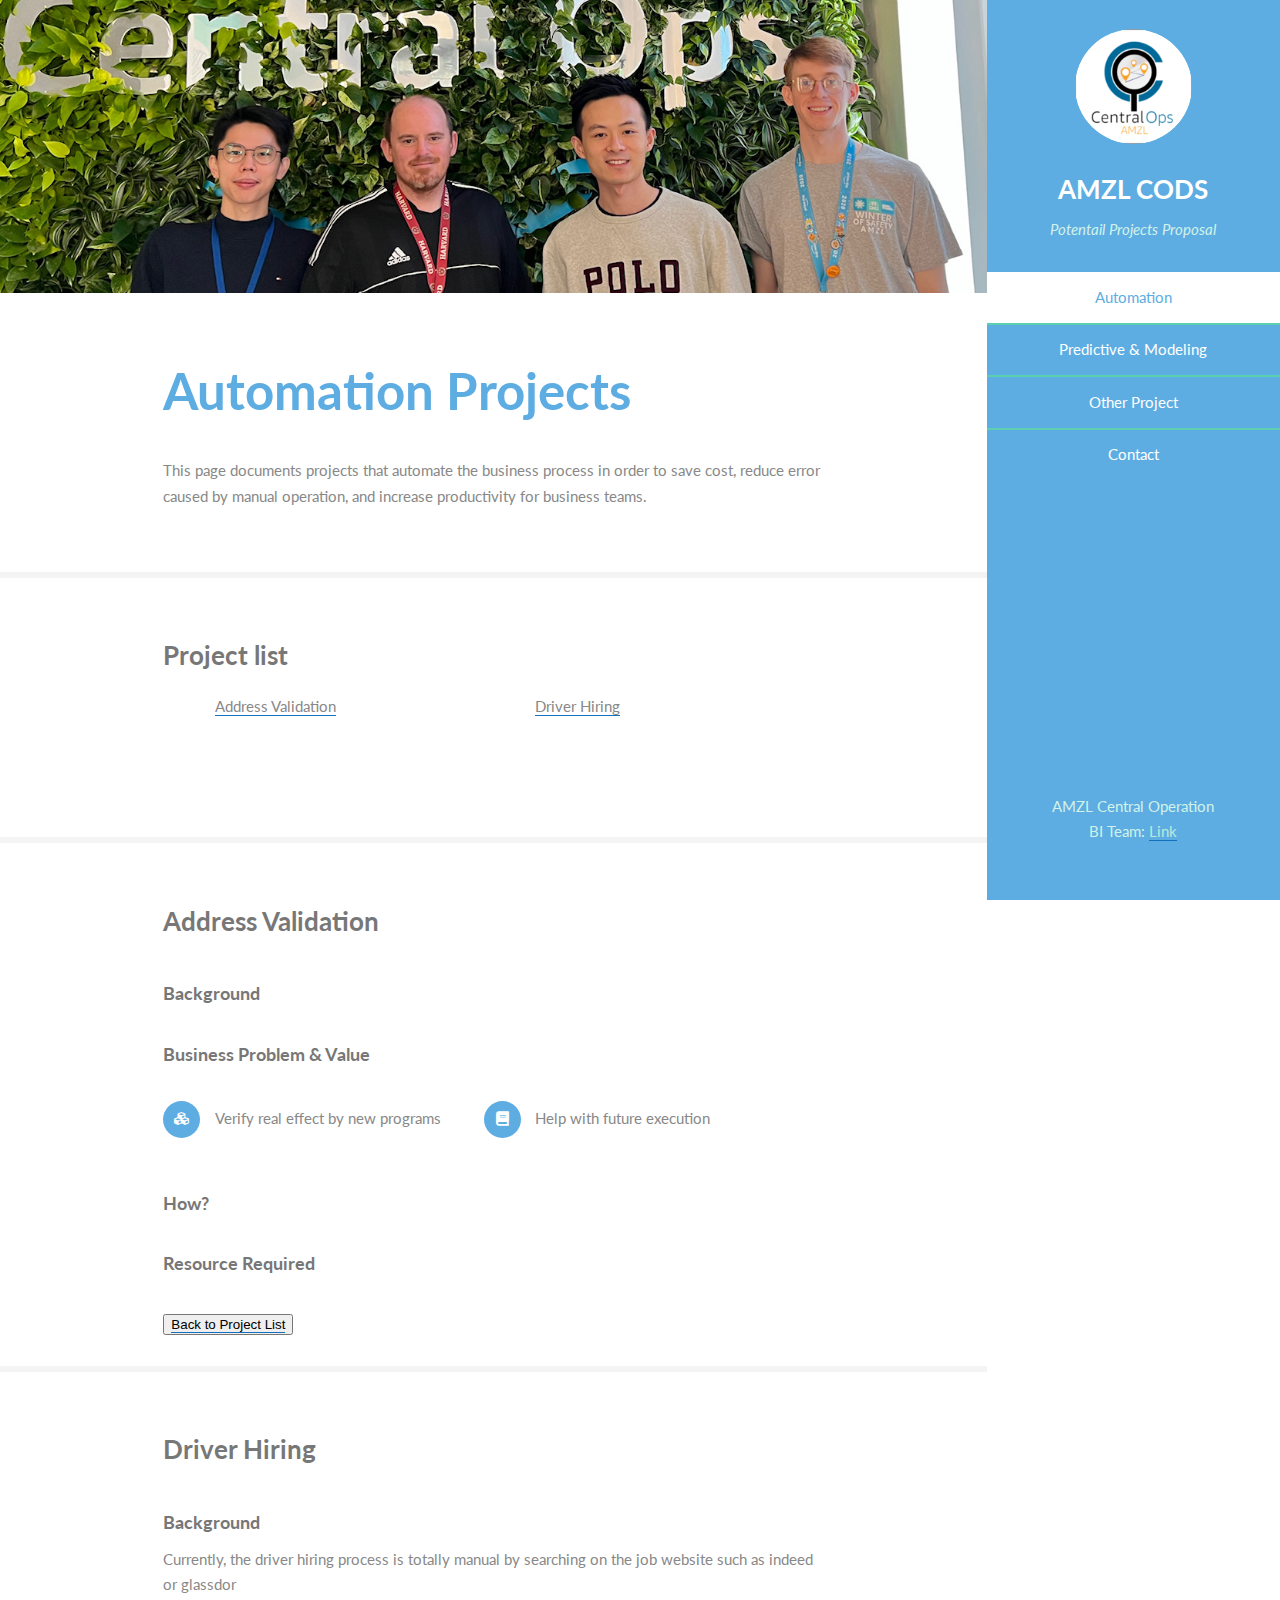
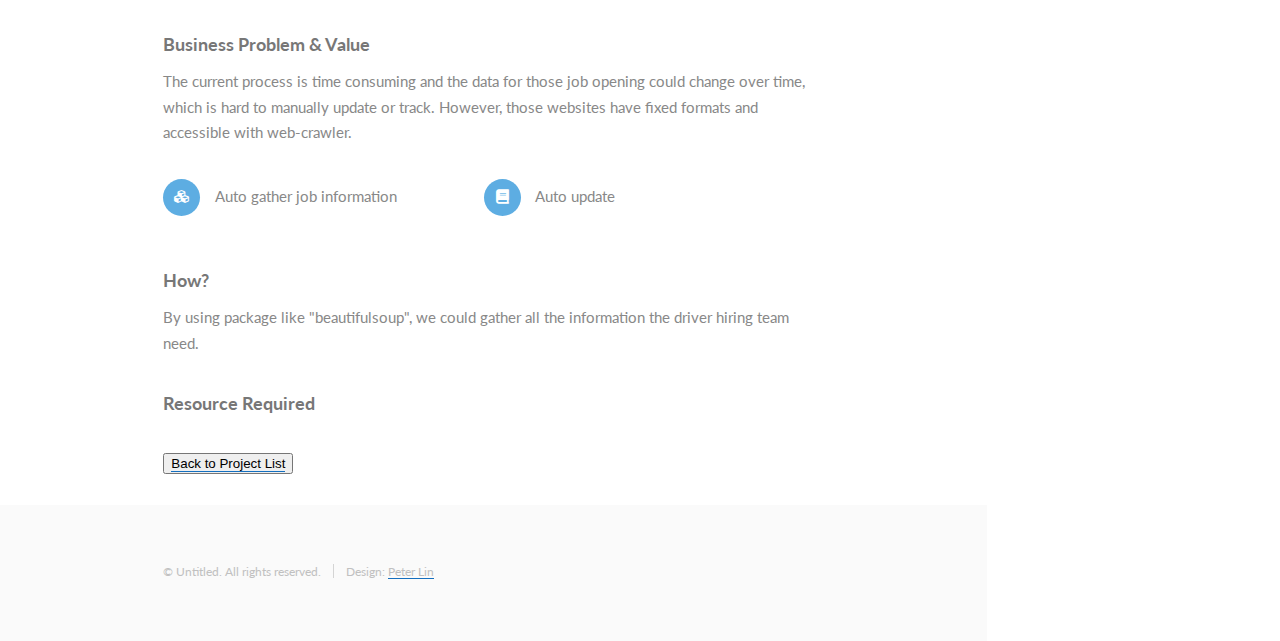
==== commit 1da85b92: "Add files via upload" ====
--- a/Automation.html
+++ b/Automation.html
@@ -51,7 +51,7 @@
 						<!-- One -->
 							<section id="one">
 								<div class="image main" data-position="center">
-									<img src="images/banner.jpg" alt="" />
+									<img src="images/BIteam.jpg" alt="" />
 								</div>
 								<div class="container">
 									<header class="major">
